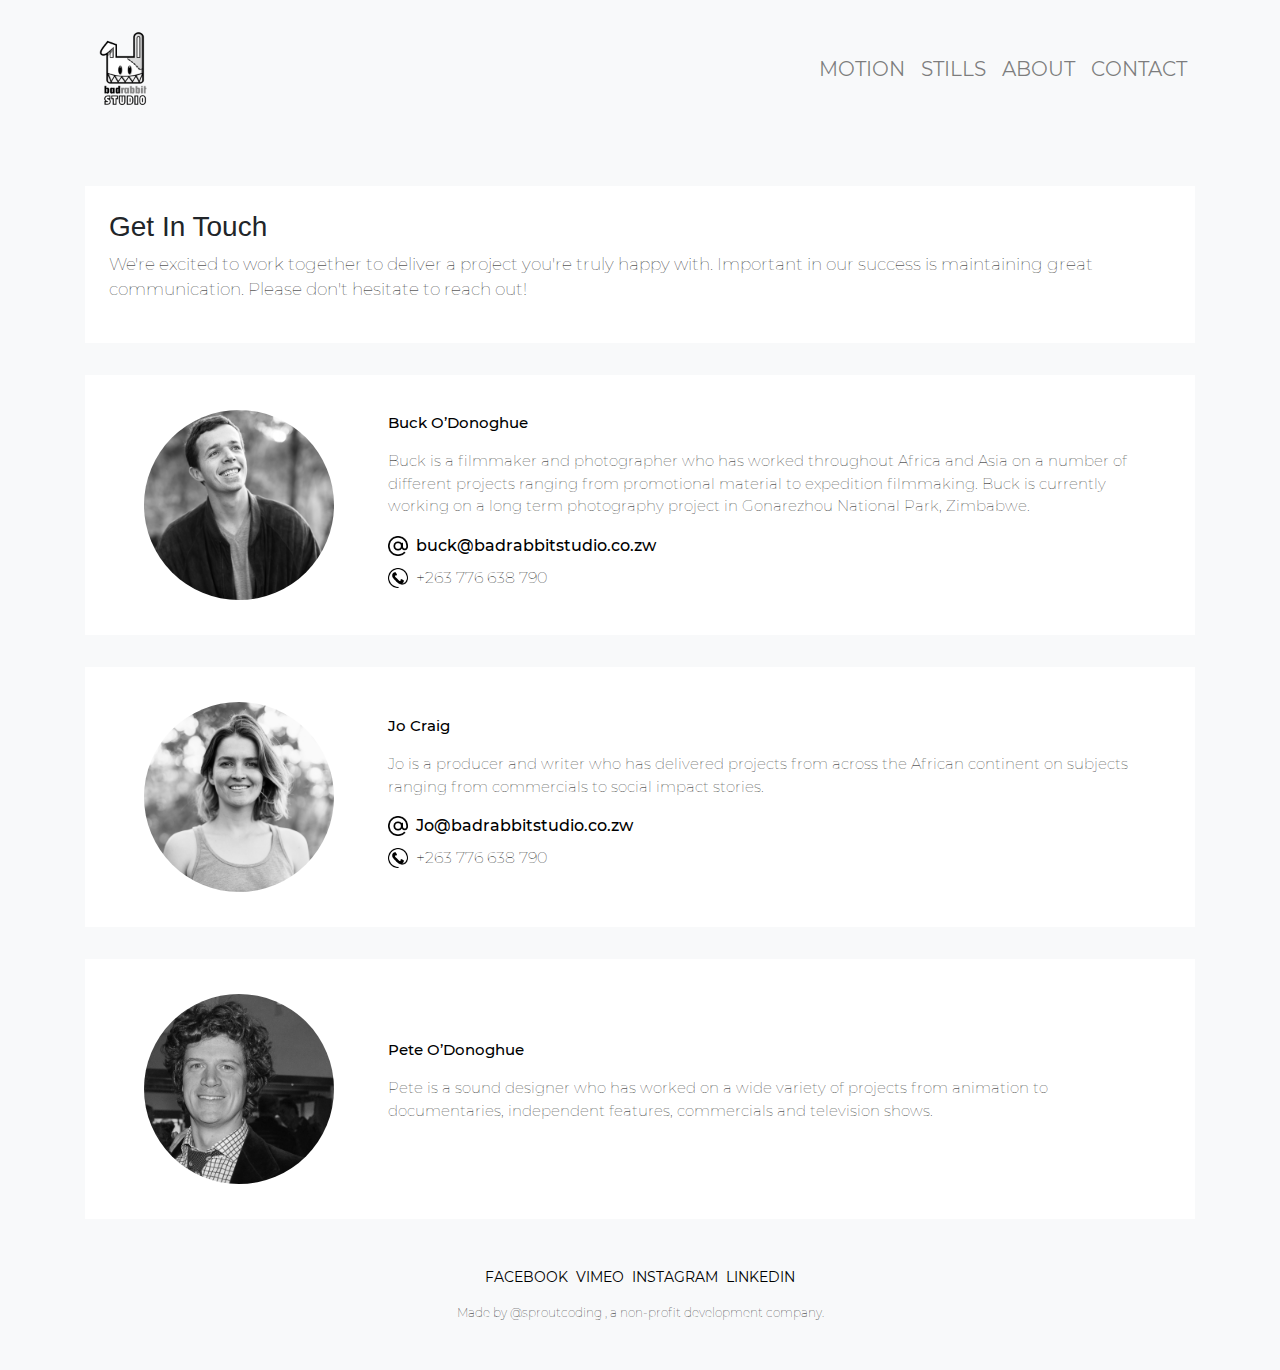
==== contact.html @ 9fb5e64e "all" ====
<!DOCTYPE html>
<html lang="en">
<head>
    <meta charset="UTF-8">
    <meta name="viewport" content="width=device-width, initial-scale=1.0">
    <title>Bad-rabbitstudio</title>
    <link rel="stylesheet" href="style.css">
    <link rel="stylesheet" href="montserrat-cufonfonts-webfont/style.css">
    <link rel="stylesheet" href="https://stackpath.bootstrapcdn.com/bootstrap/4.5.2/css/bootstrap.min.css">
</head>
<body class="bg-light">
<div class="container">

<nav class="navbar navbar-expand-lg navbar-light bg-light ">
    <div class="container-fluid p-0">
        <a class="navbar-brand" href="index.html">
            <img src="images/logo.png" alt="badrabbitStudio-logo"> 
        </a>
        <button class="navbar-toggler" type="button" data-toggle="collapse" data-target="#main-nav"
                aria-controls="main-nav" aria-expanded="false" aria-label="Toggle navigation">
        <span class="navbar-toggler-icon"></span>
        </button>
        <div class="collapse navbar-collapse " id="main-nav">
            <ul class="navbar-nav ml-auto">
                <li class="nav-item ">
                    <a href="motion.html" class="nav-link">MOTION</a>
                </li>
                <li class="nav-item">
                    <a href="stills.html" class="nav-link ">STILLS</a>
                </li>
                <li class="nav-item">
                    <a href="index.html.html" class="nav-link ">ABOUT</a>
                </li>
                <li class="nav-item">
                    <a href="contact.html" class="nav-link ">CONTACT</a>
                </li>
            </ul>
        </div>
    </div>
</nav>
   
<div class="jumbotron bg-white p-4 mt-5">
    <h3>Get In Touch</h3>
    <p> We're excited to work together to deliver a project you're truly happy with. Important in our success is 
        maintaining great communication. Please don't hesitate to reach out!
    </p>
</div>



<section class="get-in-touch">
<div class="jumbotron bg-white row align-items-center ml-0 mr-0 mt-3">
    <div class="col-sm-12 col-md-3 col-lg-3 text-center ">
        <img src="images/team1.jpg" alt="badrabbitStudio-team" class="rounded-circle " >
    </div>
    <div class="col-sm-12 col-md-9 col-lg-9 ">
        <p class="team-name">Buck O’Donoghue</p>
        <p>Buck is a filmmaker and photographer who has worked throughout Africa and Asia on a number of different
           projects ranging from promotional material to expedition filmmaking. Buck is currently working on a 
           long term photography project in Gonarezhou National Park, Zimbabwe.
        </p>
        <a href="mailto:buck@badrabbitstudio.co.zw" class="d-flex align-items-center "><img src="images/email-icon.png" alt="email-link" class="mr-2" style="width: 20px;"> buck@badrabbitstudio.co.zw</a>
        <a href="javascript:void(0)" class="d-flex align-items-center"><img src="images/telephone-icon.png" alt="email-link" class="mr-2" style="width: 20px;"> +263 776 638 790</a>
    </div>
</div>

<div class="jumbotron bg-white row align-items-center ml-0 mr-0 mt-3">
    <div class="col-sm-12 col-md-3 col-lg-3 text-center ">
        <img src="images/team2.jpg" alt="badrabbitStudio-team" class="rounded-circle ">
    </div>
    <div class="col-sm-12 col-md-9 col-lg-9 ">
        <p class="team-name">Jo Craig</p>
        <p>Jo is a producer and writer who has delivered projects from across the African continent on subjects ranging from commercials to social impact stories.</p>
        <a href="mailto:buck@badrabbitstudio.co.zw" class="d-flex align-items-center "><img src="images/email-icon.png" alt="email-link" class="mr-2" style="width: 20px;"> Jo@badrabbitstudio.co.zw</a>
        <a href="javascript:void(0)" class="d-flex align-items-center"><img src="images/telephone-icon.png" alt="email-link" class="mr-2" style="width: 20px;">+263 776 638 790</a>
    </div>
</div>
 
<div class="jumbotron bg-white row align-items-center ml-0 mr-0 mt-3">
    <div class="col-sm-12 col-md-3 col-lg-3 text-center ">
        <img src="images/team3.jpg" alt="badrabbitStudio-team" class="rounded-circle ">
    </div>
    <div class="col-sm-12 col-md-9 col-lg-9 ">
        <p class="team-name">Pete O’Donoghue</p>
        <p>Pete is a sound designer who has worked on a wide variety of projects from animation to documentaries, independent features, commercials and television shows.</p>
    </div>
</div>
</section>

<footer class="text-center mt-5" >
  <ul  class="d-flex justify-content-center">
      <a href="https://www.facebook.com/badrabbitstudio/"  class="footer-link">FACEBOOK</a>
      <a href="https://vimeo.com/badrabbitstudio"          class="footer-link">VIMEO</a>  
      <a href="https://www.instagram.com/badrabbitstudio/" class="footer-link">INSTAGRAM</a>    
      <a href="https://www.linkedin.com/in/buckodonoghue/" class="footer-link">LINKEDIN</a>  </ul>
      <p class="mb-5">Made by <a href="https://www.sproutcoding.org">@sproutcoding</a> , a non-profit development company.</p>
</footer>

</div>

    <script src="https://code.jquery.com/jquery-3.5.1.min.js"integrity="sha256-9/aliU8dGd2tb6OSsuzixeV4y/faTqgFtohetphbbj0="crossorigin="anonymous"></script>
    <script src="https://stackpath.bootstrapcdn.com/bootstrap/4.5.2/js/bootstrap.min.js"></script>
    <script src="main.js"></script>
</body>
</html>
---- style.css ----
* {
  margin: 0;
  padding: 0;
  -webkit-box-sizing: border-box;
          box-sizing: border-box;
}

body {
  overflow-x: hidden;
}

section {
  margin: 20px 0;
}

h2 {
  font-size: 29px;
  font-family: "Montserrat Medium";
}

p {
  font-size: 17px;
  font-family: "Montserrat Thin";
  color: #000;
}

.jumbotron {
  border-radius: 0 !important;
}

nav {
  padding: 1.5rem 0 !important;
}

nav .navbar-toggler {
  outline: 0 !important;
}

nav .navbar-brand > img {
  width: 50px;
}

nav .nav-item > a {
  font-size: 17px;
  font-family: "Montserrat Regular";
  color: rgba(0, 0, 0, 0.5);
}

.about-image {
  background: url("images/Hero-image.png");
  height: 40px;
  height: 75vh;
  background-size: cover;
  background-repeat: no-repeat;
  background-position: center;
  width: 100%;
  margin-bottom: 50px;
}

.badrabbitStudio-partners {
  display: -webkit-box;
  display: -ms-flexbox;
  display: flex;
  -ms-flex-wrap: wrap;
      flex-wrap: wrap;
  -webkit-box-pack: center;
      -ms-flex-pack: center;
          justify-content: center;
  -webkit-box-align: center;
      -ms-flex-align: center;
          align-items: center;
  -ms-flex-pack: distribute;
      justify-content: space-around;
}

.badrabbitStudio-partners > a {
  width: 100px;
  margin: 20px 15px;
}

.badrabbitStudio-partners > a > img {
  width: 100%;
  -o-object-fit: contain;
     object-fit: contain;
}

footer a {
  color: #000;
  font-size: 14px;
  margin: 0 4px;
  font-family: "Montserrat Regular";
}

footer a:hover {
  -webkit-transition: all 0.4s ease;
  transition: all 0.4s ease;
  color: #ffd900;
  text-decoration: none;
}

footer p {
  font-size: 12px;
}

footer p > a {
  font-size: 12px;
  font-family: "Montserrat Thin";
  margin: 0;
}

.get-in-touch > div {
  padding: 20px;
}

.get-in-touch > div .rounded-circle {
  margin: 15px 0;
  width: 80%;
}

.get-in-touch > div .team-name {
  font-family: "Montserrat Medium";
}

.get-in-touch > div p {
  font-size: 15px;
}

.get-in-touch > div a:first-of-type {
  font-family: "Montserrat Medium";
}

.get-in-touch > div a:first-of-type:hover {
  -webkit-transition: all 0.4s ease;
  transition: all 0.4s ease;
  color: #ffd900;
}

.get-in-touch > div a {
  font-size: 16px;
  color: #000;
  margin: 8px 0;
  font-family: "Montserrat Thin";
}

.get-in-touch > div a:hover {
  text-decoration: none;
}

@media (min-width: 992px) {
  nav .navbar-brand > img {
    width: 80px;
  }
  nav .nav-item > a {
    font-size: 20px;
  }
  .badrabbitStudio-partners > a {
    width: 120px;
    margin: 20px 35px;
  }
}
/*# sourceMappingURL=style.css.map */
---- montserrat-cufonfonts-webfont/style.css ----
/* #### Generated By: http://www.cufonfonts.com #### */

@font-face {
font-family: 'Montserrat Regular';
font-style: normal;
font-weight: normal;
src: local('Montserrat Regular'), url('Montserrat-Regular.woff') format('woff');
}


@font-face {
font-family: 'Montserrat Italic';
font-style: normal;
font-weight: normal;
src: local('Montserrat Italic'), url('Montserrat-Italic.woff') format('woff');
}


@font-face {
font-family: 'Montserrat Thin';
font-style: normal;
font-weight: normal;
src: local('Montserrat Thin'), url('Montserrat-Thin.woff') format('woff');
}


@font-face {
font-family: 'Montserrat Thin Italic';
font-style: normal;
font-weight: normal;
src: local('Montserrat Thin Italic'), url('Montserrat-ThinItalic.woff') format('woff');
}


@font-face {
font-family: 'Montserrat ExtraLight';
font-style: normal;
font-weight: normal;
src: local('Montserrat ExtraLight'), url('Montserrat-ExtraLight.woff') format('woff');
}


@font-face {
font-family: 'Montserrat ExtraLight Italic';
font-style: normal;
font-weight: normal;
src: local('Montserrat ExtraLight Italic'), url('Montserrat-ExtraLightItalic.woff') format('woff');
}


@font-face {
font-family: 'Montserrat Light';
font-style: normal;
font-weight: normal;
src: local('Montserrat Light'), url('Montserrat-Light.woff') format('woff');
}


@font-face {
font-family: 'Montserrat Light Italic';
font-style: normal;
font-weight: normal;
src: local('Montserrat Light Italic'), url('Montserrat-LightItalic.woff') format('woff');
}


@font-face {
font-family: 'Montserrat Medium';
font-style: normal;
font-weight: normal;
src: local('Montserrat Medium'), url('Montserrat-Medium.woff') format('woff');
}


@font-face {
font-family: 'Montserrat Medium Italic';
font-style: normal;
font-weight: normal;
src: local('Montserrat Medium Italic'), url('Montserrat-MediumItalic.woff') format('woff');
}


@font-face {
font-family: 'Montserrat SemiBold';
font-style: normal;
font-weight: normal;
src: local('Montserrat SemiBold'), url('Montserrat-SemiBold.woff') format('woff');
}


@font-face {
font-family: 'Montserrat SemiBold Italic';
font-style: normal;
font-weight: normal;
src: local('Montserrat SemiBold Italic'), url('Montserrat-SemiBoldItalic.woff') format('woff');
}


@font-face {
font-family: 'Montserrat Bold';
font-style: normal;
font-weight: normal;
src: local('Montserrat Bold'), url('Montserrat-Bold.woff') format('woff');
}


@font-face {
font-family: 'Montserrat Bold Italic';
font-style: normal;
font-weight: normal;
src: local('Montserrat Bold Italic'), url('Montserrat-BoldItalic.woff') format('woff');
}


@font-face {
font-family: 'Montserrat ExtraBold';
font-style: normal;
font-weight: normal;
src: local('Montserrat ExtraBold'), url('Montserrat-ExtraBold.woff') format('woff');
}


@font-face {
font-family: 'Montserrat ExtraBold Italic';
font-style: normal;
font-weight: normal;
src: local('Montserrat ExtraBold Italic'), url('Montserrat-ExtraBoldItalic.woff') format('woff');
}


@font-face {
font-family: 'Montserrat Black';
font-style: normal;
font-weight: normal;
src: local('Montserrat Black'), url('Montserrat-Black.woff') format('woff');
}


@font-face {
font-family: 'Montserrat Black Italic';
font-style: normal;
font-weight: normal;
src: local('Montserrat Black Italic'), url('Montserrat-BlackItalic.woff') format('woff');
}
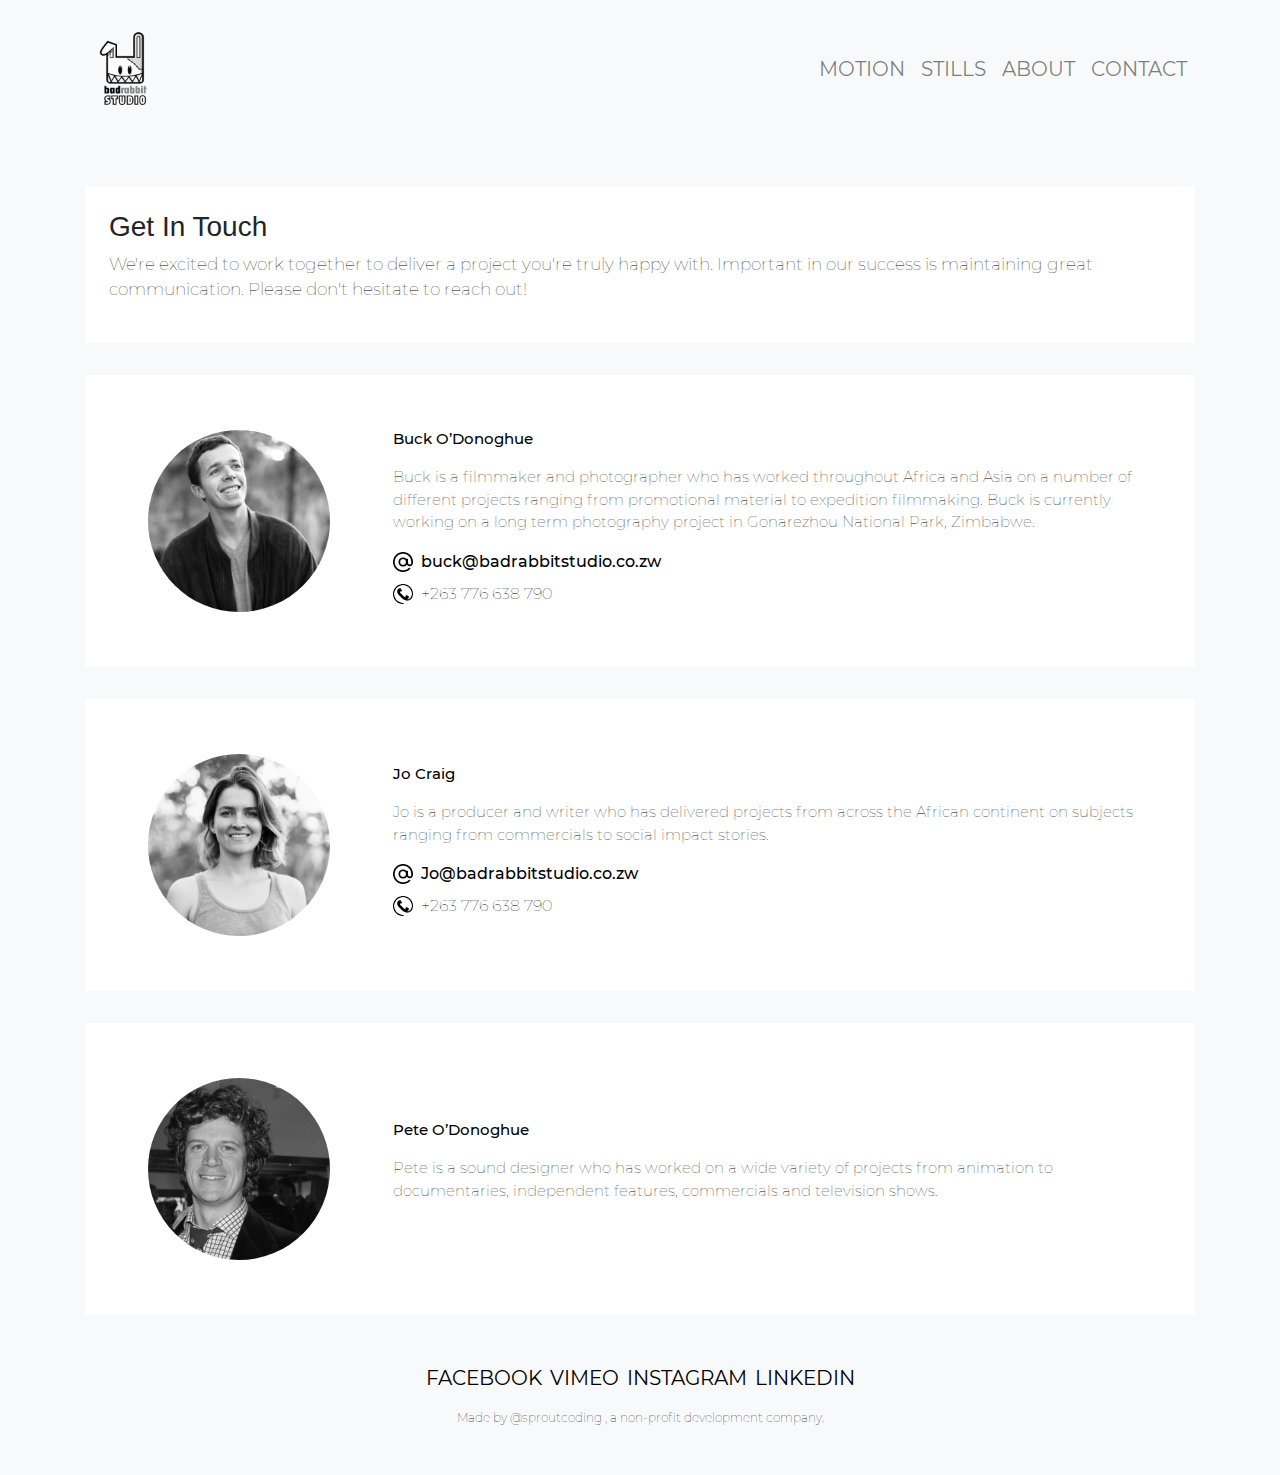
==== commit 257bfa96: "all" ====
--- a/contact.html
+++ b/contact.html
@@ -29,7 +29,7 @@
                     <a href="stills.html" class="nav-link ">STILLS</a>
                 </li>
                 <li class="nav-item">
-                    <a href="index.html.html" class="nav-link ">ABOUT</a>
+                    <a href="index.html" class="nav-link ">ABOUT</a>
                 </li>
                 <li class="nav-item">
                     <a href="contact.html" class="nav-link ">CONTACT</a>
--- a/style.css
+++ b/style.css
@@ -36,11 +36,11 @@
   outline: 0 !important;
 }
 
-nav .navbar-brand > img {
+nav .navbar-brand img {
   width: 50px;
 }
 
-nav .nav-item > a {
+nav .nav-item a {
   font-size: 17px;
   font-family: "Montserrat Regular";
   color: rgba(0, 0, 0, 0.5);
@@ -73,12 +73,12 @@
       justify-content: space-around;
 }
 
-.badrabbitStudio-partners > a {
+.badrabbitStudio-partners a {
   width: 100px;
   margin: 20px 15px;
 }
 
-.badrabbitStudio-partners > a > img {
+.badrabbitStudio-partners a img {
   width: 100%;
   -o-object-fit: contain;
      object-fit: contain;
@@ -102,60 +102,311 @@
   font-size: 12px;
 }
 
-footer p > a {
+footer p a {
   font-size: 12px;
   font-family: "Montserrat Thin";
   margin: 0;
 }
 
-.get-in-touch > div {
+.get-in-touch div {
   padding: 20px;
 }
 
-.get-in-touch > div .rounded-circle {
+.get-in-touch div .rounded-circle {
   margin: 15px 0;
   width: 80%;
 }
 
-.get-in-touch > div .team-name {
+.get-in-touch div .team-name {
   font-family: "Montserrat Medium";
 }
 
-.get-in-touch > div p {
+.get-in-touch div p {
   font-size: 15px;
 }
 
-.get-in-touch > div a:first-of-type {
+.get-in-touch div a:first-of-type {
   font-family: "Montserrat Medium";
 }
 
-.get-in-touch > div a:first-of-type:hover {
+.get-in-touch div a:first-of-type:hover {
   -webkit-transition: all 0.4s ease;
   transition: all 0.4s ease;
   color: #ffd900;
 }
 
-.get-in-touch > div a {
+.get-in-touch div a {
   font-size: 16px;
   color: #000;
   margin: 8px 0;
   font-family: "Montserrat Thin";
 }
 
-.get-in-touch > div a:hover {
+.get-in-touch div a:hover {
   text-decoration: none;
 }
 
+.motion {
+  position: relative;
+  width: 100%;
+  height: auto;
+  overflow: hidden;
+}
+
+.motion video {
+  height: auto;
+  width: 100%;
+}
+
+.motion .overlay {
+  width: 100%;
+  height: 97.5%;
+  position: absolute;
+  top: 0;
+  left: 0;
+  z-index: 2;
+  background: #000;
+  opacity: 0.5;
+}
+
+.motion h1 {
+  text-align: center;
+  color: #fff;
+  position: absolute;
+  z-index: 3;
+  width: 100%;
+  font-family: "Montserrat Thin";
+  top: 50%;
+  left: 50%;
+  -webkit-transform: translate(-50%, -50%);
+          transform: translate(-50%, -50%);
+}
+
+.stills {
+  position: relative;
+  width: 100%;
+  height: 80vh;
+  overflow: hidden;
+}
+
+.stills img {
+  height: 100%;
+  width: 100%;
+}
+
+.stills .overlay {
+  width: 100%;
+  height: 100%;
+  position: absolute;
+  top: 0;
+  left: 0;
+  z-index: 2;
+  background: #000;
+  opacity: 0.6;
+}
+
+.stills h1 {
+  text-align: center;
+  color: #fff;
+  position: absolute;
+  z-index: 3;
+  width: 100%;
+  font-family: "Montserrat Thin";
+  top: 50%;
+  left: 50%;
+  -webkit-transform: translate(-50%, -50%);
+          transform: translate(-50%, -50%);
+}
+
+iframe {
+  position: absolute;
+  top: 0;
+  bottom: 0;
+  left: 0;
+  width: 100%;
+  height: 100%;
+  border: 0;
+}
+
+.stills-inner .row {
+  padding: 0 15px;
+}
+
+.stills-inner .row a {
+  overflow: hidden;
+}
+
+.stills-inner .row a:hover {
+  text-decoration: none;
+}
+
+.stills-inner .row div {
+  padding: 0;
+  overflow: hidden;
+}
+
+.stills-inner .row div .card {
+  overflow: hidden;
+  border: none;
+  border-radius: 0;
+  padding: 1px;
+}
+
+.stills-inner .row div img {
+  -o-object-fit: cover;
+     object-fit: cover;
+  width: 100%;
+  height: 100%;
+}
+
+.stills-inner .row div h2 {
+  position: absolute;
+  color: #dd9933;
+  font-size: 25px;
+  opacity: 1;
+  background: rgba(0, 0, 0, 0.575);
+  width: 100%;
+  height: 100%;
+  display: -webkit-box;
+  display: -ms-flexbox;
+  display: flex;
+  -webkit-box-orient: vertical;
+  -webkit-box-direction: normal;
+      -ms-flex-direction: column;
+          flex-direction: column;
+  -webkit-box-align: center;
+      -ms-flex-align: center;
+          align-items: center;
+  -webkit-box-pack: center;
+      -ms-flex-pack: center;
+          justify-content: center;
+  text-align: center;
+}
+
+.modal-dialog {
+  width: 80% !important;
+  margin: auto !important;
+}
+
+.modal-dialog .modal-content {
+  padding: 15px !important;
+}
+
+.modal-dialog .modal-inner {
+  display: -webkit-box;
+  display: -ms-flexbox;
+  display: flex;
+  -webkit-box-align: center;
+      -ms-flex-align: center;
+          align-items: center;
+  -webkit-box-pack: justify;
+      -ms-flex-pack: justify;
+          justify-content: space-between;
+  margin-bottom: 15px;
+}
+
+.modal-dialog .modal-inner h3 {
+  font-size: 17px;
+  color: #000;
+}
+
+.modal-dialog p {
+  color: #000;
+  font-family: "Montserrat Regular";
+}
+
+.modal-dialog .modal-flex {
+  width: 100%;
+  display: -webkit-box;
+  display: -ms-flexbox;
+  display: flex;
+  -ms-flex-wrap: wrap;
+      flex-wrap: wrap;
+  -webkit-box-flex: 30%;
+      -ms-flex: 30%;
+          flex: 30%;
+}
+
+@-webkit-keyframes moveInLeft {
+  0% {
+    opacity: 0;
+    -webkit-transform: translateX(-100px);
+            transform: translateX(-100px);
+  }
+  100% {
+    opacity: 1;
+    -webkit-transform: translate(0);
+            transform: translate(0);
+  }
+}
+
+@keyframes moveInLeft {
+  0% {
+    opacity: 0;
+    -webkit-transform: translateX(-100px);
+            transform: translateX(-100px);
+  }
+  100% {
+    opacity: 1;
+    -webkit-transform: translate(0);
+            transform: translate(0);
+  }
+}
+
+@media (min-width: 768px) {
+  .motion .overlay {
+    height: 98.5%;
+  }
+}
+
 @media (min-width: 992px) {
-  nav .navbar-brand > img {
+  h1 {
+    font-size: 4.5rem !important;
+  }
+  nav .navbar-brand img {
     width: 80px;
   }
-  nav .nav-item > a {
+  nav .nav-item a {
     font-size: 20px;
   }
-  .badrabbitStudio-partners > a {
+  .badrabbitStudio-partners a {
     width: 120px;
     margin: 20px 35px;
   }
+  .motion .overlay {
+    height: 99%;
+  }
+  footer a {
+    font-size: 20px;
+  }
+  .stills-inner .overlay {
+    display: none;
+  }
+  .stills-inner a:hover .overlay {
+    position: absolute;
+    display: -webkit-box;
+    display: -ms-flexbox;
+    display: flex;
+    -webkit-box-align: center;
+        -ms-flex-align: center;
+            align-items: center;
+    -webkit-box-pack: center;
+        -ms-flex-pack: center;
+            justify-content: center;
+    width: 100%;
+    height: 100%;
+  }
+  .stills-inner h2::after {
+    display: -webkit-box;
+    display: -ms-flexbox;
+    display: flex;
+    width: 200px;
+    height: 2px;
+    background: #fff;
+    content: '';
+    margin: 15px AUTO;
+    -webkit-animation: moveInLeft .4s ease-out;
+            animation: moveInLeft .4s ease-out;
+  }
 }
 /*# sourceMappingURL=style.css.map */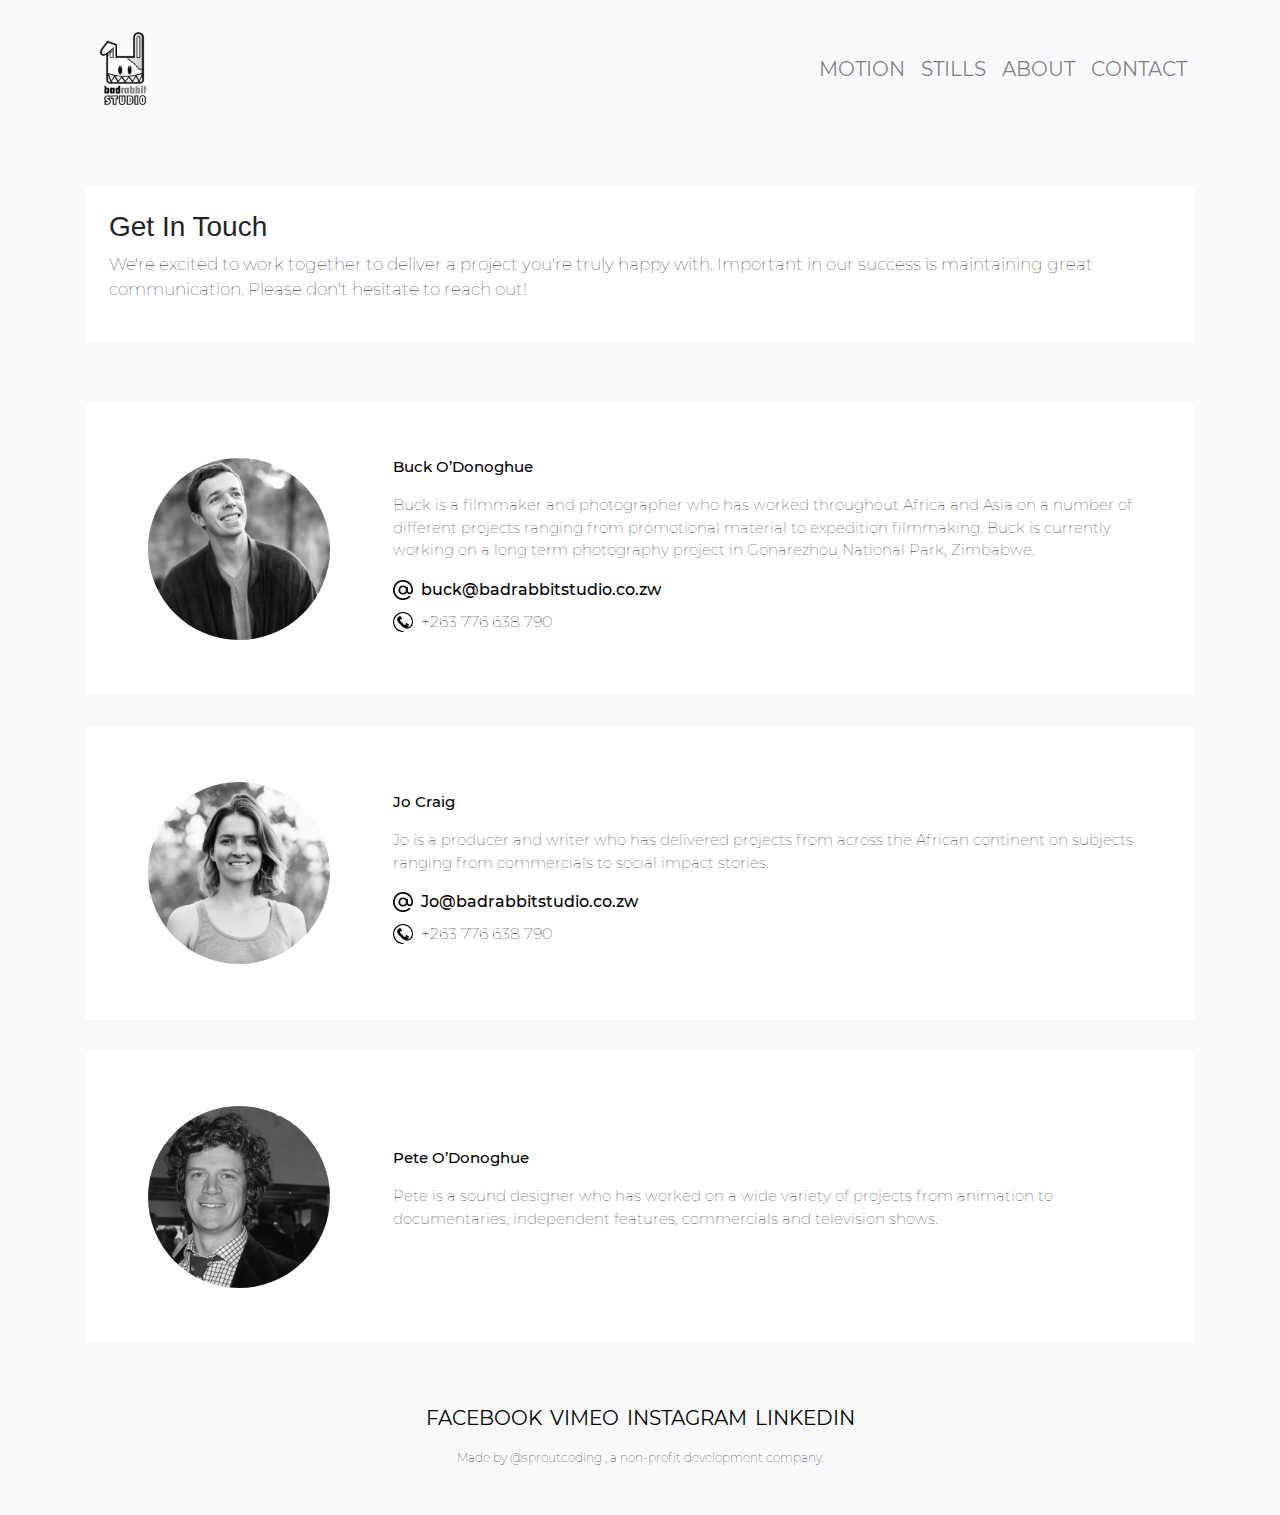
==== commit 247e3431: "all" ====
--- a/contact.html
+++ b/contact.html
@@ -3,7 +3,7 @@
 <head>
     <meta charset="UTF-8">
     <meta name="viewport" content="width=device-width, initial-scale=1.0">
-    <title>Bad-rabbitstudio</title>
+    <title>Bad Rabbit Studio CONTACT</title>
     <link rel="stylesheet" href="style.css">
     <link rel="stylesheet" href="montserrat-cufonfonts-webfont/style.css">
     <link rel="stylesheet" href="https://stackpath.bootstrapcdn.com/bootstrap/4.5.2/css/bootstrap.min.css">
--- a/style.css
+++ b/style.css
@@ -5,12 +5,22 @@
           box-sizing: border-box;
 }
 
+*:focus {
+  outline: 0;
+}
+
+button {
+  -webkit-box-shadow: 0;
+          box-shadow: 0;
+  outline: 0;
+}
+
 body {
   overflow-x: hidden;
 }
 
 section {
-  margin: 20px 0;
+  margin: 30px 0;
 }
 
 h2 {
@@ -182,6 +192,74 @@
           transform: translate(-50%, -50%);
 }
 
+.inner-motion .row div {
+  position: relative;
+}
+
+.inner-motion .row div .embed-container {
+  position: relative;
+  padding-bottom: 56.25%;
+  height: 0;
+  overflow: hidden;
+  max-width: 100%;
+  background-color: #000;
+}
+
+.inner-motion .row div .embed-container iframe, .inner-motion .row div .embed-container object, .inner-motion .row div .embed-container embed {
+  position: absolute;
+  top: 0;
+  left: 0;
+  width: 100%;
+  height: 100%;
+}
+
+.inner-motion .row div img {
+  position: absolute;
+  top: 0;
+  bottom: 0;
+  width: 100%;
+  height: 100%;
+  left: 0;
+  right: 0;
+  -o-object-fit: cover;
+     object-fit: cover;
+}
+
+.inner-motion .row div p {
+  position: absolute;
+  display: -webkit-box;
+  display: -ms-flexbox;
+  display: flex;
+  -webkit-box-align: center;
+      -ms-flex-align: center;
+          align-items: center;
+  -webkit-box-pack: center;
+      -ms-flex-pack: center;
+          justify-content: center;
+  opacity: 2;
+  top: 0;
+  bottom: 0;
+  left: 0;
+  right: 0;
+  color: #fff;
+  font-family: "Montserrat Thin";
+  font-size: 18px;
+  background: #00000080;
+  text-align: center;
+}
+
+.inner-motion .row div:hover .embed-container {
+  opacity: 1;
+}
+
+.inner-motion .row div:hover img {
+  opacity: 0;
+}
+
+.inner-motion .row div:hover p {
+  opacity: 0;
+}
+
 .stills {
   position: relative;
   width: 100%;
@@ -192,6 +270,8 @@
 .stills img {
   height: 100%;
   width: 100%;
+  -o-object-fit: cover;
+     object-fit: cover;
 }
 
 .stills .overlay {
@@ -218,16 +298,6 @@
           transform: translate(-50%, -50%);
 }
 
-iframe {
-  position: absolute;
-  top: 0;
-  bottom: 0;
-  left: 0;
-  width: 100%;
-  height: 100%;
-  border: 0;
-}
-
 .stills-inner .row {
   padding: 0 15px;
 }
@@ -242,7 +312,6 @@
 
 .stills-inner .row div {
   padding: 0;
-  overflow: hidden;
 }
 
 .stills-inner .row div .card {
@@ -284,15 +353,31 @@
 }
 
 .modal-dialog {
-  width: 80% !important;
-  margin: auto !important;
-}
-
-.modal-dialog .modal-content {
-  padding: 15px !important;
-}
-
-.modal-dialog .modal-inner {
+  width: 90% !important;
+}
+
+.modal-dialog .close-modal {
+  color: black;
+  font-family: "Montserrat Thin";
+  padding: 30px;
+  font-size: 18px;
+}
+
+.modal-dialog .modal-body {
+  padding: 0 1rem !important;
+}
+
+.modal-dialog .modal-body tr {
+  height: 30px;
+}
+
+.modal-dialog .modal-body tr td {
+  color: #120512;
+  font-family: "Montserrat Thin";
+  margin: 6px 0;
+}
+
+.modal-dialog .modal-header {
   display: -webkit-box;
   display: -ms-flexbox;
   display: flex;
@@ -302,29 +387,23 @@
   -webkit-box-pack: justify;
       -ms-flex-pack: justify;
           justify-content: space-between;
-  margin-bottom: 15px;
-}
-
-.modal-dialog .modal-inner h3 {
-  font-size: 17px;
+  margin-bottom: 20px;
+  padding: 10px 1rem !important;
+  font-family: "Montserrat Regular";
+}
+
+.modal-dialog .modal-header h3 {
+  font-size: 16px;
   color: #000;
 }
 
 .modal-dialog p {
   color: #000;
-  font-family: "Montserrat Regular";
-}
-
-.modal-dialog .modal-flex {
-  width: 100%;
-  display: -webkit-box;
-  display: -ms-flexbox;
-  display: flex;
-  -ms-flex-wrap: wrap;
-      flex-wrap: wrap;
-  -webkit-box-flex: 30%;
-      -ms-flex: 30%;
-          flex: 30%;
+  font-family: "Montserrat Thin";
+}
+
+.modal-dialog .modal-flex img {
+  margin-bottom: 20px;
 }
 
 @-webkit-keyframes moveInLeft {
@@ -360,6 +439,9 @@
 }
 
 @media (min-width: 992px) {
+  section {
+    margin: 60px 0;
+  }
   h1 {
     font-size: 4.5rem !important;
   }
@@ -395,6 +477,10 @@
             justify-content: center;
     width: 100%;
     height: 100%;
+    background: rgba(0, 0, 0, 0.575);
+  }
+  .stills-inner h2 {
+    background: none !important;
   }
   .stills-inner h2::after {
     display: -webkit-box;
@@ -408,5 +494,27 @@
     -webkit-animation: moveInLeft .4s ease-out;
             animation: moveInLeft .4s ease-out;
   }
+  .modal-dialog .modal-flex {
+    display: -webkit-box;
+    display: -ms-flexbox;
+    display: flex;
+    width: 100%;
+    -ms-flex-wrap: wrap !important;
+        flex-wrap: wrap !important;
+  }
+  .modal-dialog .modal-flex a:first-of-type {
+    display: none;
+  }
+  .modal-dialog .modal-flex a {
+    width: 33.1%;
+    padding: 1.5px;
+    margin: 0 auto;
+  }
+  .modal-dialog .modal-flex a img {
+    width: 100%;
+  }
+  .inner-motion .row div p {
+    font-size: 29px;
+  }
 }
 /*# sourceMappingURL=style.css.map */